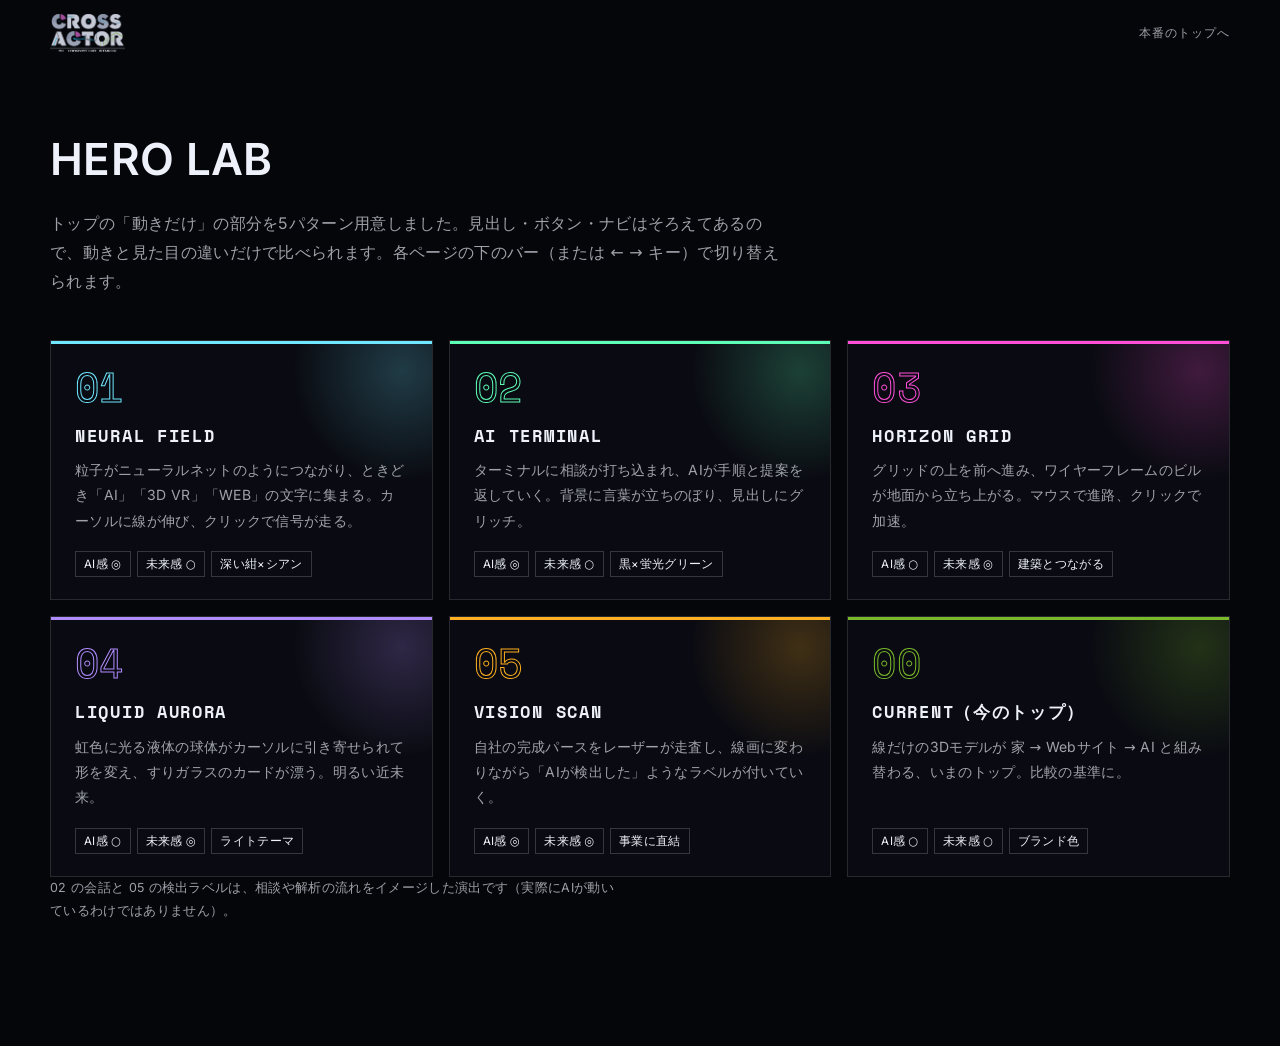
==== hero-lab/index.html @ 96f416b7 "トップの動きの別パターンを5つ用意（hero-lab） 「AIやってます感」と未来感を軸に、動きと見た目の両方を変えた比較用ページ。 見出し・ボタン・ナビの骨格はそろえ、下部のバー（←→キー）で切り替" ====
<!DOCTYPE html>
<html lang="ja">
<head>
<meta charset="UTF-8">
<meta name="viewport" content="width=device-width, initial-scale=1">
<title>HERO LAB — CROSSACTOR トップの5パターン</title>
<link rel="stylesheet" href="lab.css">
<style>
  body{ background:#05060a; }
  .gallery{ width:min(100% - 48px, 1180px); margin:0 auto; padding:120px 0 80px; }
  .gallery h1{ margin:0 0 10px; font-size:clamp(28px, 4vw, 44px); }
  .gallery > p{ margin:0 0 44px; color:var(--muted); max-width:46em; }
  .cards{ display:grid; grid-template-columns:repeat(auto-fit, minmax(300px, 1fr)); gap:16px; }
  .card{
    position:relative; overflow:hidden; display:flex; flex-direction:column;
    min-height:250px; padding:26px 24px 22px; text-decoration:none;
    border:1px solid rgba(255,255,255,.12); background:#0a0b12;
    transition:transform .4s var(--ease), border-color .4s var(--ease);
  }
  .card::before{ content:""; position:absolute; inset:0 0 auto 0; height:3px; background:var(--c); }
  .card::after{
    content:""; position:absolute; right:-80px; top:-80px; width:220px; height:220px; border-radius:50%;
    background:radial-gradient(circle, var(--c), transparent 70%); opacity:.22; pointer-events:none;
  }
  .card:hover{ transform:translateY(-4px); border-color:rgba(255,255,255,.3); }
  .card__no{ font-family:var(--mono); font-size:40px; line-height:1; color:transparent; -webkit-text-stroke:1px var(--c); }
  .card h2{ margin:14px 0 6px; font-family:var(--mono); font-size:17px; letter-spacing:.1em; }
  .card p{ margin:0 0 18px; color:var(--muted); font-size:14px; line-height:1.8; }
  .tags{ display:flex; flex-wrap:wrap; gap:6px; margin-top:auto; }
  .tags span{ padding:2px 8px; font-size:11.5px; border:1px solid rgba(255,255,255,.18); color:var(--text); }
  .card--now{ --c:#7aba2a; }
  .note{ margin:36px 0 0; font-size:12.5px; color:var(--faint); }
</style>
</head>
<body>

<header class="lab-nav">
  <a class="lab-nav__logo" href="../index.html"><img src="../assets/logo-light.png" alt="CROSSACTOR" width="618" height="314"></a>
  <nav class="lab-nav__links" aria-label="サイト"><a href="../index.html">本番のトップへ</a></nav>
</header>

<main class="gallery">
  <h1>HERO LAB</h1>
  <p>トップの「動きだけ」の部分を5パターン用意しました。見出し・ボタン・ナビはそろえてあるので、動きと見た目の違いだけで比べられます。各ページの下のバー（または ← → キー）で切り替えられます。</p>

  <div class="cards">
    <a class="card" href="01-neural.html" style="--c:#6ee7ff">
      <span class="card__no">01</span>
      <h2>NEURAL FIELD</h2>
      <p>粒子がニューラルネットのようにつながり、ときどき「AI」「3D VR」「WEB」の文字に集まる。カーソルに線が伸び、クリックで信号が走る。</p>
      <div class="tags"><span>AI感 ◎</span><span>未来感 ○</span><span>深い紺×シアン</span></div>
    </a>
    <a class="card" href="02-terminal.html" style="--c:#5dffb6">
      <span class="card__no">02</span>
      <h2>AI TERMINAL</h2>
      <p>ターミナルに相談が打ち込まれ、AIが手順と提案を返していく。背景に言葉が立ちのぼり、見出しにグリッチ。</p>
      <div class="tags"><span>AI感 ◎</span><span>未来感 ○</span><span>黒×蛍光グリーン</span></div>
    </a>
    <a class="card" href="03-grid.html" style="--c:#ff4fd8">
      <span class="card__no">03</span>
      <h2>HORIZON GRID</h2>
      <p>グリッドの上を前へ進み、ワイヤーフレームのビルが地面から立ち上がる。マウスで進路、クリックで加速。</p>
      <div class="tags"><span>AI感 ○</span><span>未来感 ◎</span><span>建築とつながる</span></div>
    </a>
    <a class="card" href="04-aurora.html" style="--c:#b18cff">
      <span class="card__no">04</span>
      <h2>LIQUID AURORA</h2>
      <p>虹色に光る液体の球体がカーソルに引き寄せられて形を変え、すりガラスのカードが漂う。明るい近未来。</p>
      <div class="tags"><span>AI感 ○</span><span>未来感 ◎</span><span>ライトテーマ</span></div>
    </a>
    <a class="card" href="05-scan.html" style="--c:#ffb020">
      <span class="card__no">05</span>
      <h2>VISION SCAN</h2>
      <p>自社の完成パースをレーザーが走査し、線画に変わりながら「AIが検出した」ようなラベルが付いていく。</p>
      <div class="tags"><span>AI感 ◎</span><span>未来感 ◎</span><span>事業に直結</span></div>
    </a>
    <a class="card card--now" href="../index.html">
      <span class="card__no">00</span>
      <h2>CURRENT（今のトップ）</h2>
      <p>線だけの3Dモデルが 家 → Webサイト → AI と組み替わる、いまのトップ。比較の基準に。</p>
      <div class="tags"><span>AI感 ○</span><span>未来感 ○</span><span>ブランド色</span></div>
    </a>
  </div>

  <p class="note">02 の会話と 05 の検出ラベルは、相談や解析の流れをイメージした演出です（実際にAIが動いているわけではありません）。</p>
</main>

</body>
</html>
---- hero-lab/lab.css ----
/* =========================================================
   HERO LAB 共通
   5パターンで「見出し・ボタン・ナビ」をそろえ、動きと見た目だけを比べられるようにする
   ========================================================= */
@font-face{ font-family:"Space Mono"; font-weight:400; font-display:swap; src:url("../assets/fonts/space-mono-400-latin.woff2") format("woff2"); }
@font-face{ font-family:"Space Mono"; font-weight:700; font-display:swap; src:url("../assets/fonts/space-mono-700-latin.woff2") format("woff2"); }
@font-face{ font-family:"Inter"; font-weight:300 600; font-display:swap; src:url("../assets/fonts/inter-latin.woff2") format("woff2"); }

:root{
  --text:#eef1fa;
  --muted:rgba(238,241,250,.66);
  --faint:rgba(238,241,250,.4);
  --accent:#00c8ff;
  --wrap:1180px;
  --edge:max(24px, calc((100vw - var(--wrap)) / 2));
  --ease:cubic-bezier(.16,.84,.44,1);
  --mono:"Space Mono", ui-monospace, Menlo, Consolas, monospace;
  --sans:Inter, "Hiragino Kaku Gothic ProN", "Hiragino Sans", "Yu Gothic", "Noto Sans JP", Meiryo, system-ui, sans-serif;
}
*, *::before, *::after{ box-sizing:border-box; }
html, body{ margin:0; }
body{
  background:#05060a; color:var(--text);
  font-family:var(--sans); line-height:1.8; letter-spacing:.02em;
  -webkit-font-smoothing:antialiased; overflow-x:hidden;
}
a{ color:inherit; }

/* ---------- ナビ（全パターン共通の骨格） ---------- */
.lab-nav{
  position:fixed; inset:0 0 auto 0; z-index:50;
  display:flex; align-items:center; gap:24px;
  padding:14px var(--edge);
}
.lab-nav__logo img{ display:block; height:38px; width:auto; }
.lab-nav__word{ font-family:var(--mono); font-weight:700; letter-spacing:.18em; font-size:15px; text-decoration:none; }
.lab-nav__links{ display:flex; gap:24px; margin-left:auto; font-family:var(--mono); font-size:12px; letter-spacing:.08em; }
.lab-nav__links a{ color:var(--muted); text-decoration:none; }
.lab-nav__links a:hover{ color:var(--text); }
.lab-nav__cta{ padding:9px 16px; font-size:13px; font-weight:600; text-decoration:none; border:1px solid currentColor; white-space:nowrap; }

/* ---------- ステージと文字 ---------- */
.stage{ position:relative; height:100vh; height:100svh; min-height:560px; overflow:hidden; isolation:isolate; }
.copy{
  position:absolute; z-index:6;
  left:var(--edge); bottom:15vh;
  max-width:620px; pointer-events:none;
}
.copy a, .copy button{ pointer-events:auto; }
.eyebrow{
  display:flex; align-items:center; gap:10px; margin:0 0 18px;
  font-family:var(--mono); font-size:12px; letter-spacing:.18em;
}
.eyebrow::before{ content:""; width:6px; height:6px; background:currentColor; box-shadow:0 0 12px currentColor; }
.title{
  margin:0 0 20px;
  font-size:clamp(36px, 5.8vw, 82px); line-height:1.16; font-weight:800; letter-spacing:.01em;
  word-break:keep-all; overflow-wrap:anywhere;
}
.lead{ margin:0 0 30px; max-width:36em; font-size:clamp(14px, 1.3vw, 16px); color:var(--muted); }
.actions{ display:flex; flex-wrap:wrap; gap:12px; }
.btn{
  display:inline-flex; align-items:center; gap:10px;
  padding:15px 26px; font-size:14px; font-weight:600; letter-spacing:.05em;
  text-decoration:none; white-space:nowrap;
  transition:transform .35s var(--ease), box-shadow .35s var(--ease), background .35s var(--ease);
}
.btn:hover{ transform:translateY(-2px); }
.btn--solid{ background:var(--accent); color:#03070c; }
.btn--ghost{ border:1px solid rgba(255,255,255,.3); color:var(--text); }

/* 読み込み時に下からふわっと */
.rise{ opacity:0; transform:translateY(20px); animation:rise .9s var(--ease) forwards; animation-delay:var(--d, 0s); }
@keyframes rise{ to{ opacity:1; transform:none; } }

/* ---------- パターン切替（下中央の固定バー） ---------- */
.lab-switch{
  position:fixed; left:50%; bottom:16px; transform:translateX(-50%); z-index:80;
  display:flex; align-items:center; gap:4px; padding:5px;
  background:rgba(8,9,14,.8); border:1px solid rgba(255,255,255,.16); border-radius:999px;
  backdrop-filter:blur(10px); -webkit-backdrop-filter:blur(10px);
  font-family:var(--mono); font-size:12px; color:#fff;
}
.lab-switch a{ padding:6px 11px; border-radius:999px; color:rgba(255,255,255,.62); text-decoration:none; white-space:nowrap; }
.lab-switch a:hover{ color:#fff; }
.lab-switch a[aria-current="page"]{ background:#fff; color:#05060a; }
.lab-switch__name{ padding:0 10px 0 6px; white-space:nowrap; letter-spacing:.1em; }
.lab-switch__sep{ width:1px; height:18px; background:rgba(255,255,255,.18); margin:0 4px; }

@media (max-width:760px){
  .lab-nav__links{ display:none; }
  .lab-nav__cta{ margin-left:auto; }
  .copy{ right:var(--edge); bottom:11vh; }
  /* 9文字の見出し（「話しかけるように、」など）が1行に収まる大きさにする */
  .title{ font-size:clamp(28px, 8.4vw, 36px); }
  .lab-switch__name{ display:none; }
}
@media (prefers-reduced-motion:reduce){
  .rise{ opacity:1; transform:none; animation:none; }
}
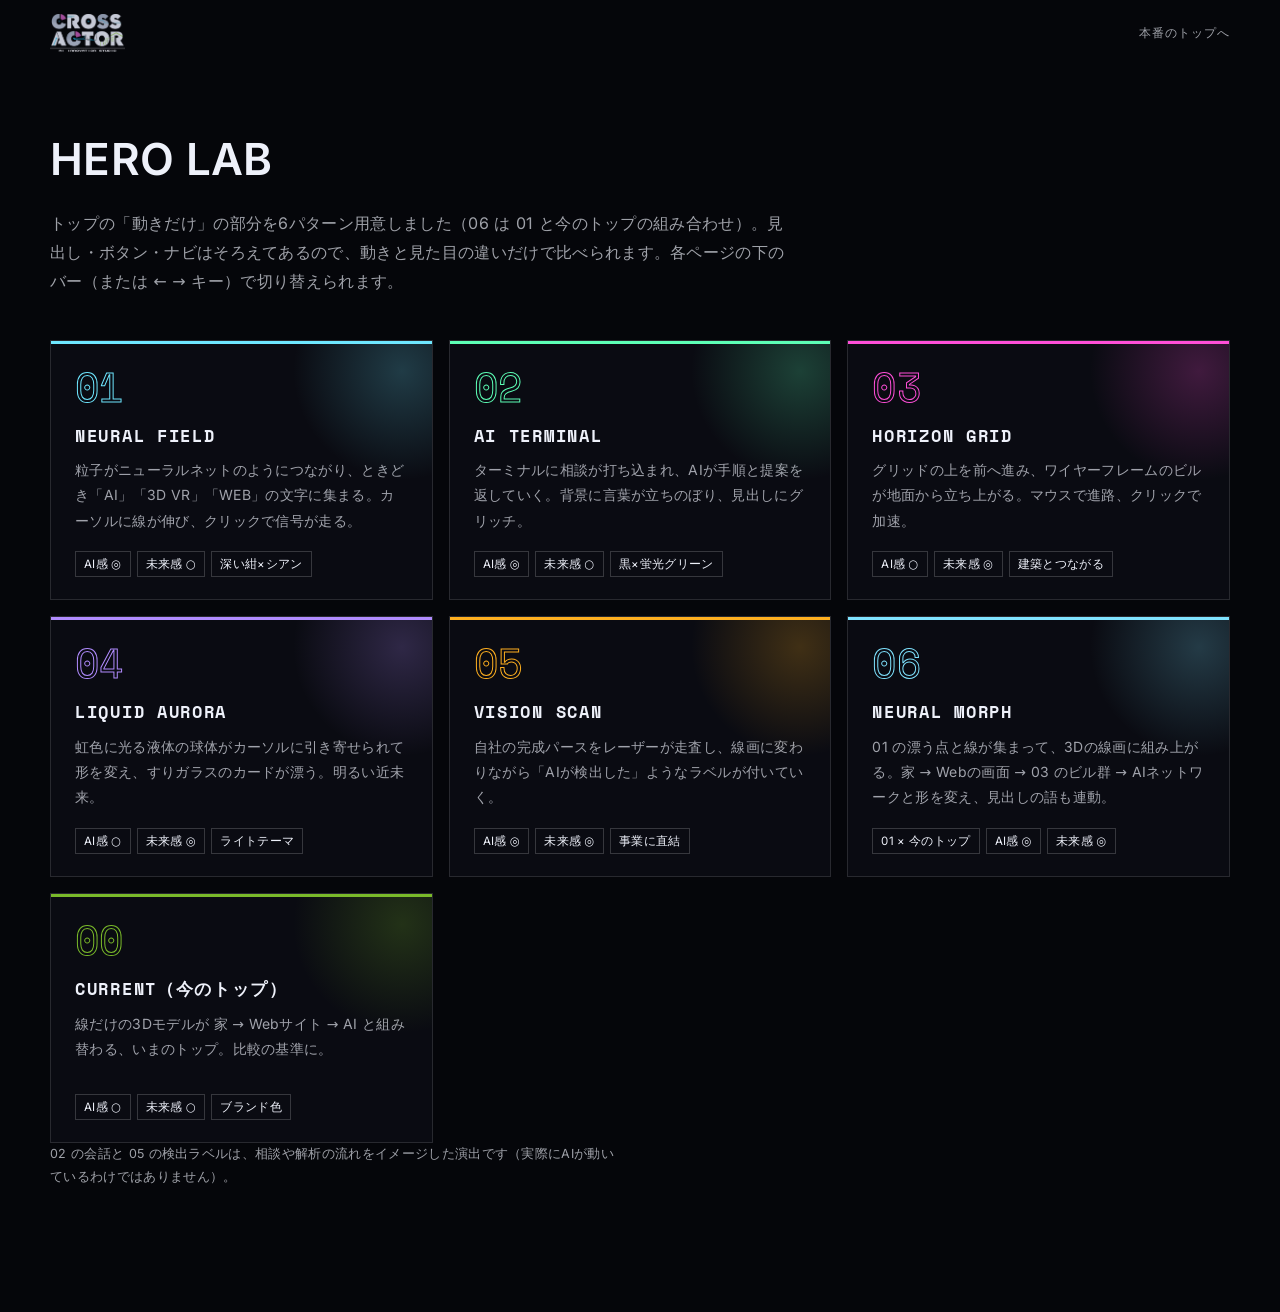
==== commit ff56199e: "01 の粒子ネットワークと今のトップを組み合わせた 06 NEURAL MORPH を追加 漂う点と線（01）が集まって、3Dの線画（家 → Web画面 → ビル群 → AIネットワーク）に 組み上が" ====
--- a/hero-lab/index.html
+++ b/hero-lab/index.html
@@ -3,7 +3,7 @@
 <head>
 <meta charset="UTF-8">
 <meta name="viewport" content="width=device-width, initial-scale=1">
-<title>HERO LAB — CROSSACTOR トップの5パターン</title>
+<title>HERO LAB — CROSSACTOR トップの6パターン</title>
 <link rel="stylesheet" href="lab.css">
 <style>
   body{ background:#05060a; }
@@ -41,7 +41,7 @@
 
 <main class="gallery">
   <h1>HERO LAB</h1>
-  <p>トップの「動きだけ」の部分を5パターン用意しました。見出し・ボタン・ナビはそろえてあるので、動きと見た目の違いだけで比べられます。各ページの下のバー（または ← → キー）で切り替えられます。</p>
+  <p>トップの「動きだけ」の部分を6パターン用意しました（06 は 01 と今のトップの組み合わせ）。見出し・ボタン・ナビはそろえてあるので、動きと見た目の違いだけで比べられます。各ページの下のバー（または ← → キー）で切り替えられます。</p>
 
   <div class="cards">
     <a class="card" href="01-neural.html" style="--c:#6ee7ff">
@@ -74,6 +74,12 @@
       <p>自社の完成パースをレーザーが走査し、線画に変わりながら「AIが検出した」ようなラベルが付いていく。</p>
       <div class="tags"><span>AI感 ◎</span><span>未来感 ◎</span><span>事業に直結</span></div>
     </a>
+    <a class="card" href="06-neural-morph.html" style="--c:#7fe3ff">
+      <span class="card__no">06</span>
+      <h2>NEURAL MORPH</h2>
+      <p>01 の漂う点と線が集まって、3Dの線画に組み上がる。家 → Webの画面 → 03 のビル群 → AIネットワークと形を変え、見出しの語も連動。</p>
+      <div class="tags"><span>01 × 今のトップ</span><span>AI感 ◎</span><span>未来感 ◎</span></div>
+    </a>
     <a class="card card--now" href="../index.html">
       <span class="card__no">00</span>
       <h2>CURRENT（今のトップ）</h2>
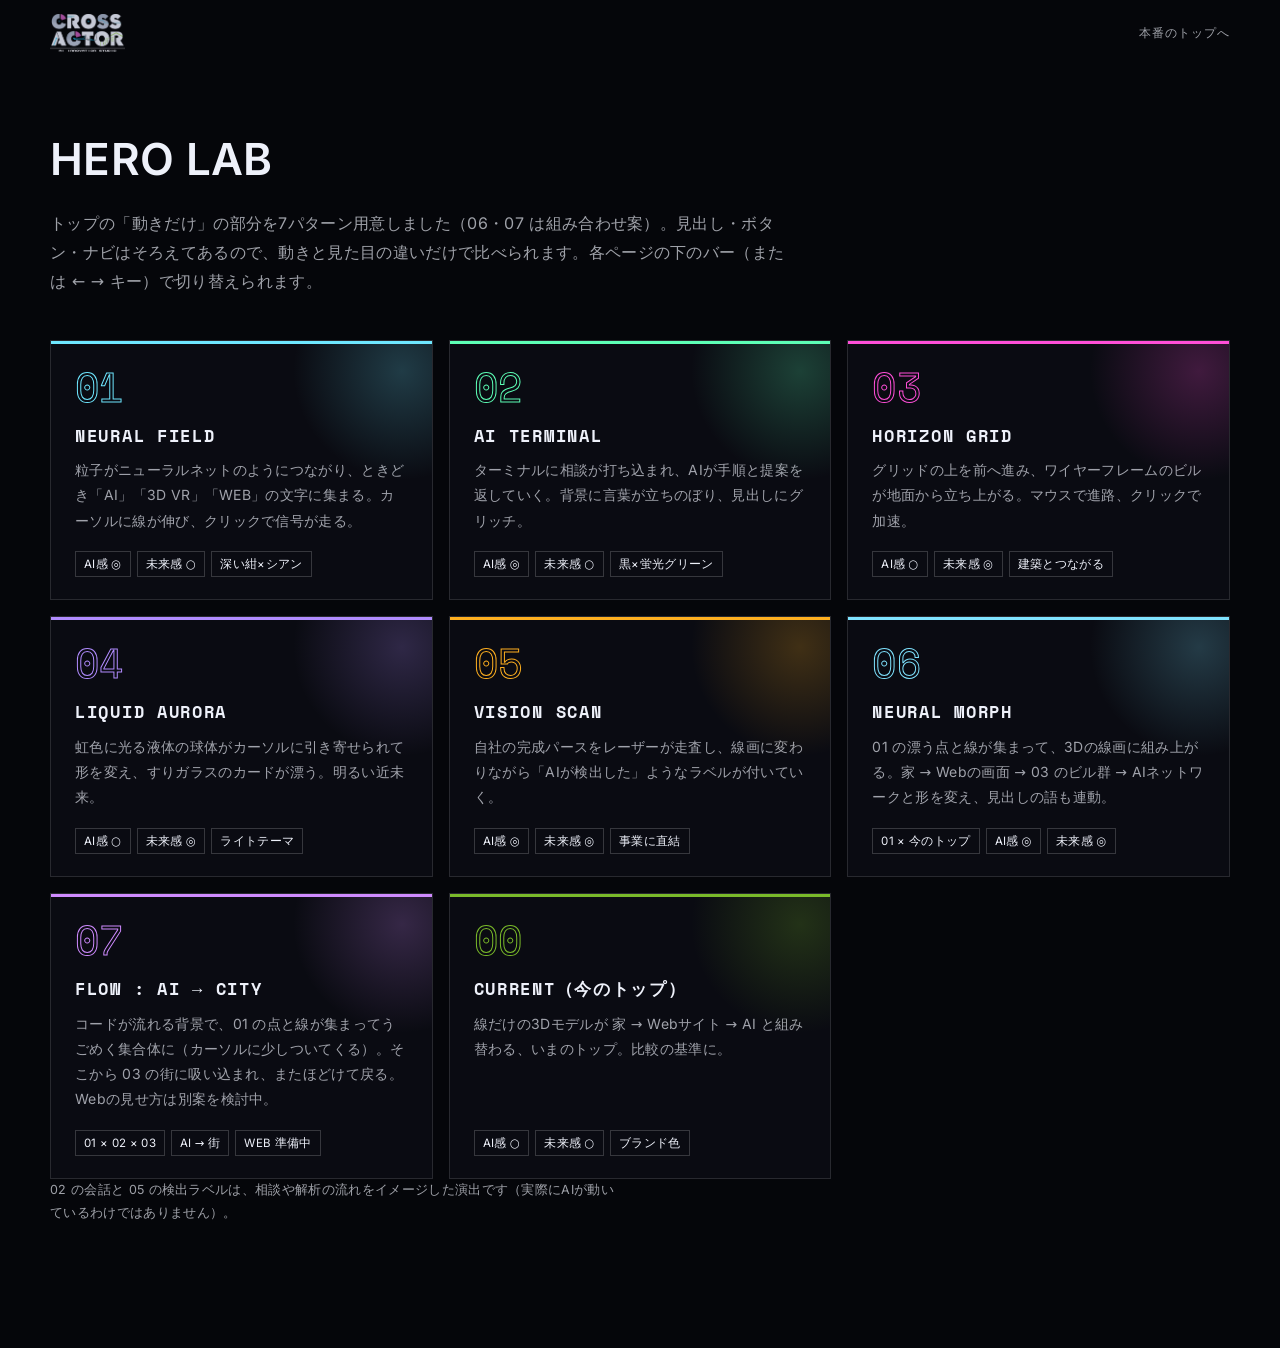
==== commit 5086e546: "07 FLOW（AI → 街）を追加：コードの背景・うごめく集合体・03 の街をつなげた - 背景：02 の発想で 0101 やコード文字が流れる。色は 01（紺・シアン〜紫） - AI：01 の漂う" ====
--- a/hero-lab/index.html
+++ b/hero-lab/index.html
@@ -3,7 +3,7 @@
 <head>
 <meta charset="UTF-8">
 <meta name="viewport" content="width=device-width, initial-scale=1">
-<title>HERO LAB — CROSSACTOR トップの6パターン</title>
+<title>HERO LAB — CROSSACTOR トップの7パターン</title>
 <link rel="stylesheet" href="lab.css">
 <style>
   body{ background:#05060a; }
@@ -41,7 +41,7 @@
 
 <main class="gallery">
   <h1>HERO LAB</h1>
-  <p>トップの「動きだけ」の部分を6パターン用意しました（06 は 01 と今のトップの組み合わせ）。見出し・ボタン・ナビはそろえてあるので、動きと見た目の違いだけで比べられます。各ページの下のバー（または ← → キー）で切り替えられます。</p>
+  <p>トップの「動きだけ」の部分を7パターン用意しました（06・07 は組み合わせ案）。見出し・ボタン・ナビはそろえてあるので、動きと見た目の違いだけで比べられます。各ページの下のバー（または ← → キー）で切り替えられます。</p>
 
   <div class="cards">
     <a class="card" href="01-neural.html" style="--c:#6ee7ff">
@@ -80,6 +80,12 @@
       <p>01 の漂う点と線が集まって、3Dの線画に組み上がる。家 → Webの画面 → 03 のビル群 → AIネットワークと形を変え、見出しの語も連動。</p>
       <div class="tags"><span>01 × 今のトップ</span><span>AI感 ◎</span><span>未来感 ◎</span></div>
     </a>
+    <a class="card" href="07-flow.html" style="--c:#cf8bff">
+      <span class="card__no">07</span>
+      <h2>FLOW : AI → CITY</h2>
+      <p>コードが流れる背景で、01 の点と線が集まってうごめく集合体に（カーソルに少しついてくる）。そこから 03 の街に吸い込まれ、またほどけて戻る。Webの見せ方は別案を検討中。</p>
+      <div class="tags"><span>01 × 02 × 03</span><span>AI → 街</span><span>WEB 準備中</span></div>
+    </a>
     <a class="card card--now" href="../index.html">
       <span class="card__no">00</span>
       <h2>CURRENT（今のトップ）</h2>
--- a/hero-lab/lab.css
+++ b/hero-lab/lab.css
@@ -94,6 +94,11 @@
   /* 9文字の見出し（「話しかけるように、」など）が1行に収まる大きさにする */
   .title{ font-size:clamp(28px, 8.4vw, 36px); }
   .lab-switch__name{ display:none; }
+  /* パターンが増えても画面からはみ出さないよう、詰めたうえでバーの中だけ横に流せるようにする */
+  .lab-switch{ max-width:calc(100vw - 16px); overflow-x:auto; scrollbar-width:none; gap:0; }
+  .lab-switch::-webkit-scrollbar{ display:none; }
+  .lab-switch a{ padding:6px 8px; }
+  .lab-switch__sep{ display:none; }
 }
 @media (prefers-reduced-motion:reduce){
   .rise{ opacity:1; transform:none; animation:none; }
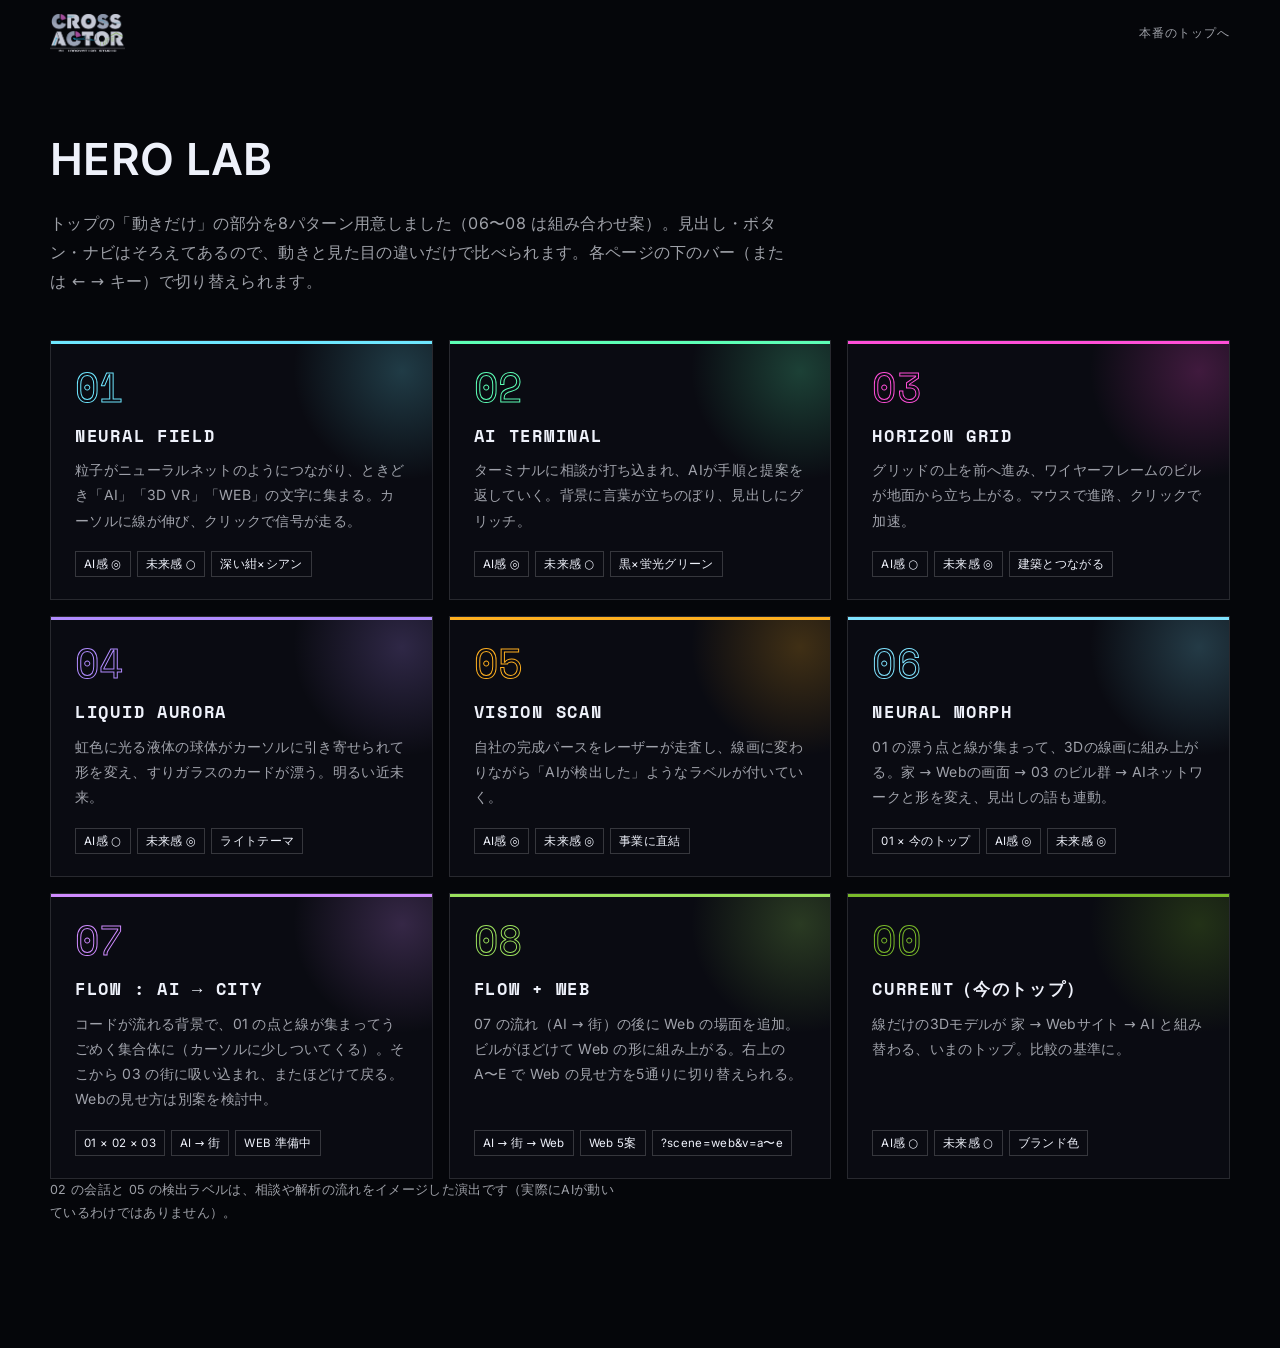
==== commit 298b8249: "08 FLOW + WEB を追加：AI → 街 → Web の流れと、Webの見せ方5案 - flow-scene.js：街の後に Web の場面を追加（AI → 街 → Web → AI）。ビルの" ====
--- a/hero-lab/index.html
+++ b/hero-lab/index.html
@@ -3,7 +3,7 @@
 <head>
 <meta charset="UTF-8">
 <meta name="viewport" content="width=device-width, initial-scale=1">
-<title>HERO LAB — CROSSACTOR トップの7パターン</title>
+<title>HERO LAB — CROSSACTOR トップの8パターン</title>
 <link rel="stylesheet" href="lab.css">
 <style>
   body{ background:#05060a; }
@@ -41,7 +41,7 @@
 
 <main class="gallery">
   <h1>HERO LAB</h1>
-  <p>トップの「動きだけ」の部分を7パターン用意しました（06・07 は組み合わせ案）。見出し・ボタン・ナビはそろえてあるので、動きと見た目の違いだけで比べられます。各ページの下のバー（または ← → キー）で切り替えられます。</p>
+  <p>トップの「動きだけ」の部分を8パターン用意しました（06〜08 は組み合わせ案）。見出し・ボタン・ナビはそろえてあるので、動きと見た目の違いだけで比べられます。各ページの下のバー（または ← → キー）で切り替えられます。</p>
 
   <div class="cards">
     <a class="card" href="01-neural.html" style="--c:#6ee7ff">
@@ -86,6 +86,12 @@
       <p>コードが流れる背景で、01 の点と線が集まってうごめく集合体に（カーソルに少しついてくる）。そこから 03 の街に吸い込まれ、またほどけて戻る。Webの見せ方は別案を検討中。</p>
       <div class="tags"><span>01 × 02 × 03</span><span>AI → 街</span><span>WEB 準備中</span></div>
     </a>
+    <a class="card" href="08-flow-web.html" style="--c:#9be15d">
+      <span class="card__no">08</span>
+      <h2>FLOW + WEB</h2>
+      <p>07 の流れ（AI → 街）の後に Web の場面を追加。ビルがほどけて Web の形に組み上がる。右上の A〜E で Web の見せ方を5通りに切り替えられる。</p>
+      <div class="tags"><span>AI → 街 → Web</span><span>Web 5案</span><span>?scene=web&amp;v=a〜e</span></div>
+    </a>
     <a class="card card--now" href="../index.html">
       <span class="card__no">00</span>
       <h2>CURRENT（今のトップ）</h2>
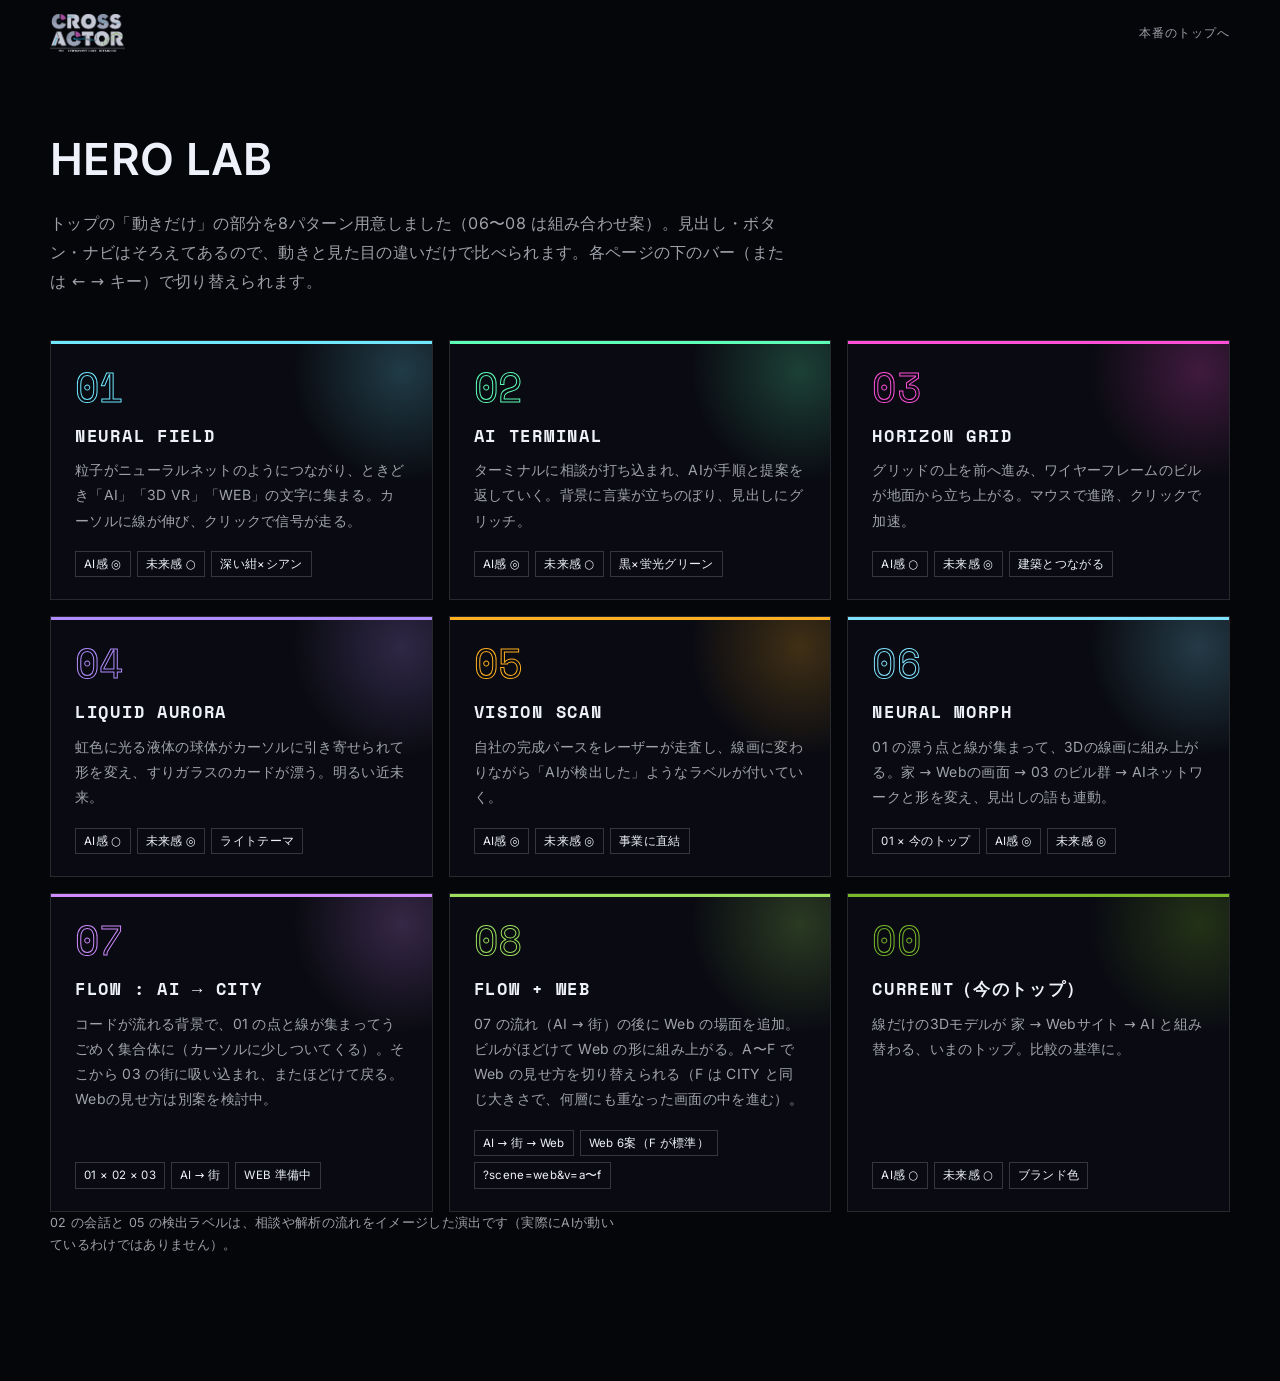
==== commit 1a508f8f: "Webの見せ方に F LAYER SPACE を追加し、08 の標準にする C の「幅の違う画面が重なる」感じを、CITY と同じく画面いっぱいの大きさにした。  - 一定の奥行きごとに LAYER " ====
--- a/hero-lab/index.html
+++ b/hero-lab/index.html
@@ -89,8 +89,8 @@
     <a class="card" href="08-flow-web.html" style="--c:#9be15d">
       <span class="card__no">08</span>
       <h2>FLOW + WEB</h2>
-      <p>07 の流れ（AI → 街）の後に Web の場面を追加。ビルがほどけて Web の形に組み上がる。右上の A〜E で Web の見せ方を5通りに切り替えられる。</p>
-      <div class="tags"><span>AI → 街 → Web</span><span>Web 5案</span><span>?scene=web&amp;v=a〜e</span></div>
+      <p>07 の流れ（AI → 街）の後に Web の場面を追加。ビルがほどけて Web の形に組み上がる。A〜F で Web の見せ方を切り替えられる（F は CITY と同じ大きさで、何層にも重なった画面の中を進む）。</p>
+      <div class="tags"><span>AI → 街 → Web</span><span>Web 6案（F が標準）</span><span>?scene=web&amp;v=a〜f</span></div>
     </a>
     <a class="card card--now" href="../index.html">
       <span class="card__no">00</span>
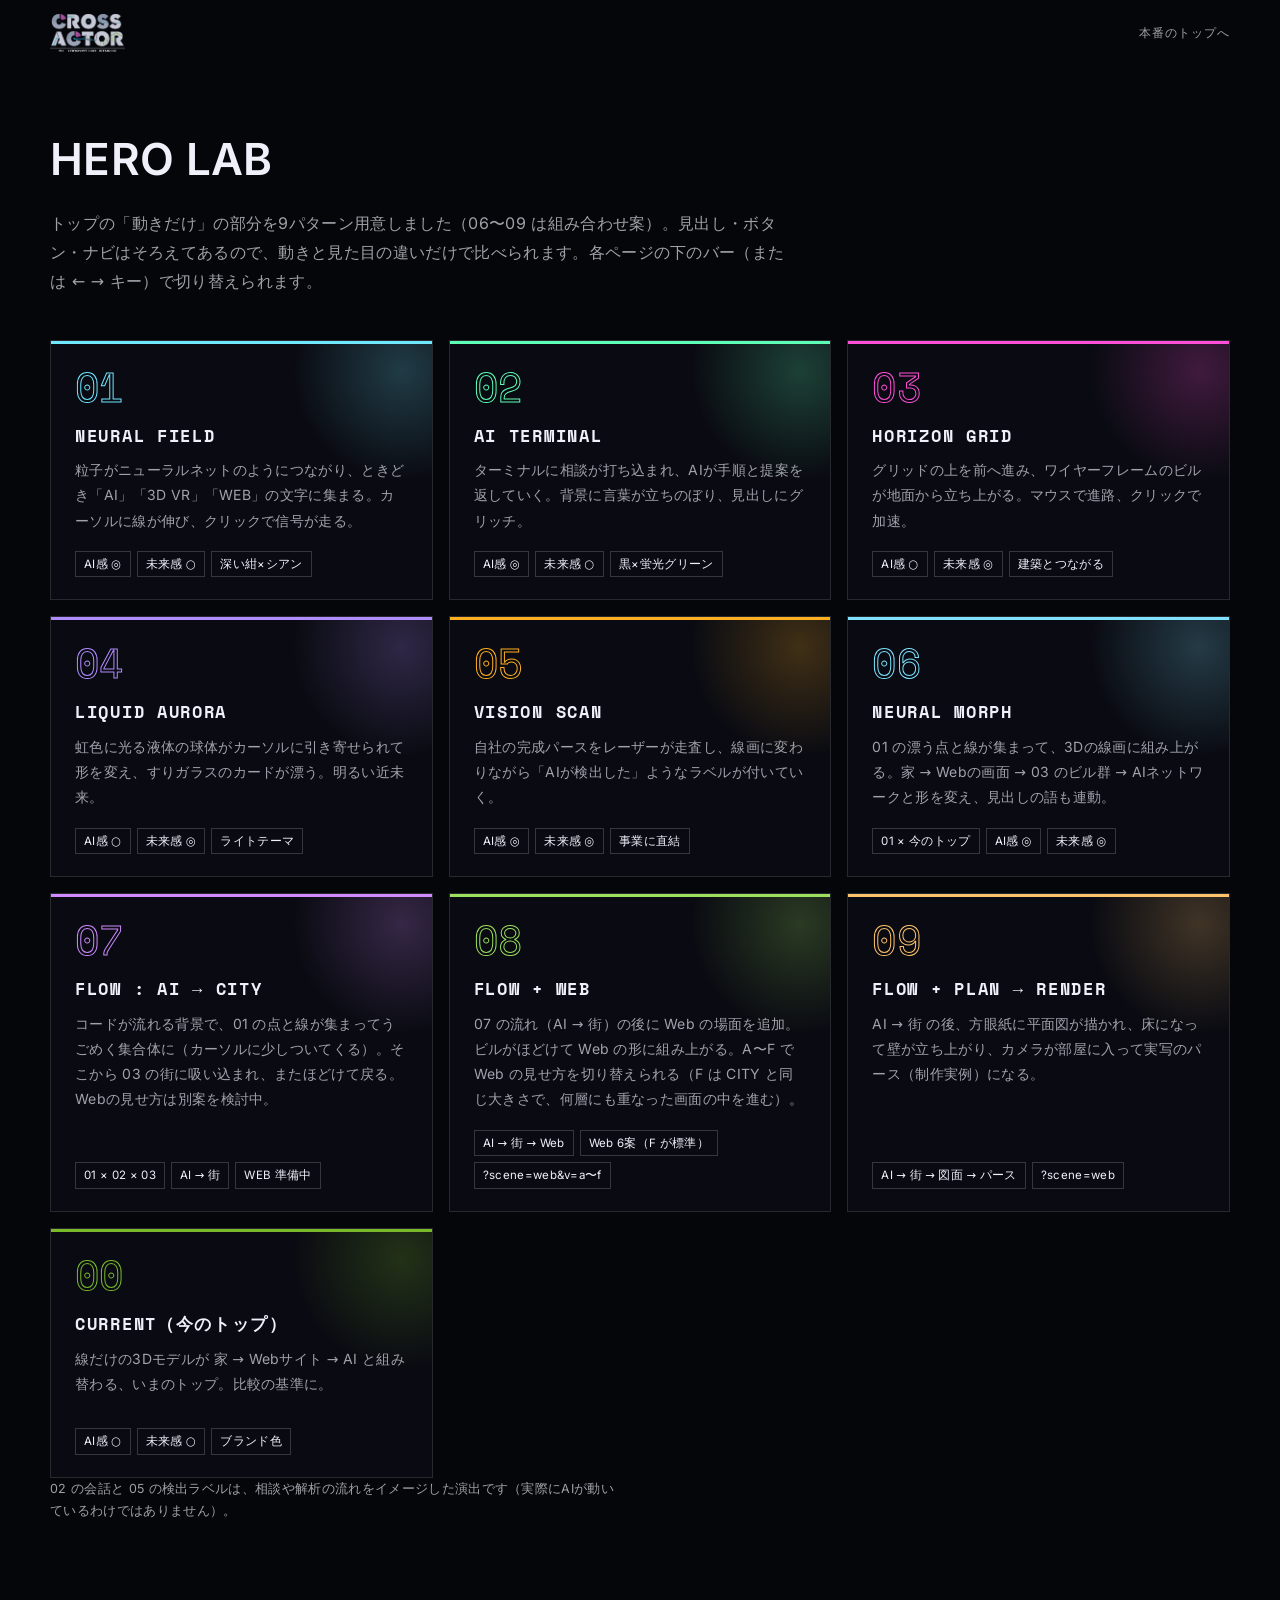
==== commit 29501438: "図面→パースの流れを 09 FLOW + PLAN として追加する AI → 街 の後、平面図が描かれ、壁が立ち上がり、カメラが部屋に入って 制作実例のパースが現れる。flow-scene に場面の長" ====
--- a/hero-lab/index.html
+++ b/hero-lab/index.html
@@ -3,7 +3,7 @@
 <head>
 <meta charset="UTF-8">
 <meta name="viewport" content="width=device-width, initial-scale=1">
-<title>HERO LAB — CROSSACTOR トップの8パターン</title>
+<title>HERO LAB — CROSSACTOR トップの9パターン</title>
 <link rel="stylesheet" href="lab.css">
 <style>
   body{ background:#05060a; }
@@ -41,7 +41,7 @@
 
 <main class="gallery">
   <h1>HERO LAB</h1>
-  <p>トップの「動きだけ」の部分を8パターン用意しました（06〜08 は組み合わせ案）。見出し・ボタン・ナビはそろえてあるので、動きと見た目の違いだけで比べられます。各ページの下のバー（または ← → キー）で切り替えられます。</p>
+  <p>トップの「動きだけ」の部分を9パターン用意しました（06〜09 は組み合わせ案）。見出し・ボタン・ナビはそろえてあるので、動きと見た目の違いだけで比べられます。各ページの下のバー（または ← → キー）で切り替えられます。</p>
 
   <div class="cards">
     <a class="card" href="01-neural.html" style="--c:#6ee7ff">
@@ -92,6 +92,12 @@
       <p>07 の流れ（AI → 街）の後に Web の場面を追加。ビルがほどけて Web の形に組み上がる。A〜F で Web の見せ方を切り替えられる（F は CITY と同じ大きさで、何層にも重なった画面の中を進む）。</p>
       <div class="tags"><span>AI → 街 → Web</span><span>Web 6案（F が標準）</span><span>?scene=web&amp;v=a〜f</span></div>
     </a>
+    <a class="card" href="09-flow-plan.html" style="--c:#ffc46b">
+      <span class="card__no">09</span>
+      <h2>FLOW + PLAN → RENDER</h2>
+      <p>AI → 街 の後、方眼紙に平面図が描かれ、床になって壁が立ち上がり、カメラが部屋に入って実写のパース（制作実例）になる。</p>
+      <div class="tags"><span>AI → 街 → 図面 → パース</span><span>?scene=web</span></div>
+    </a>
     <a class="card card--now" href="../index.html">
       <span class="card__no">00</span>
       <h2>CURRENT（今のトップ）</h2>
